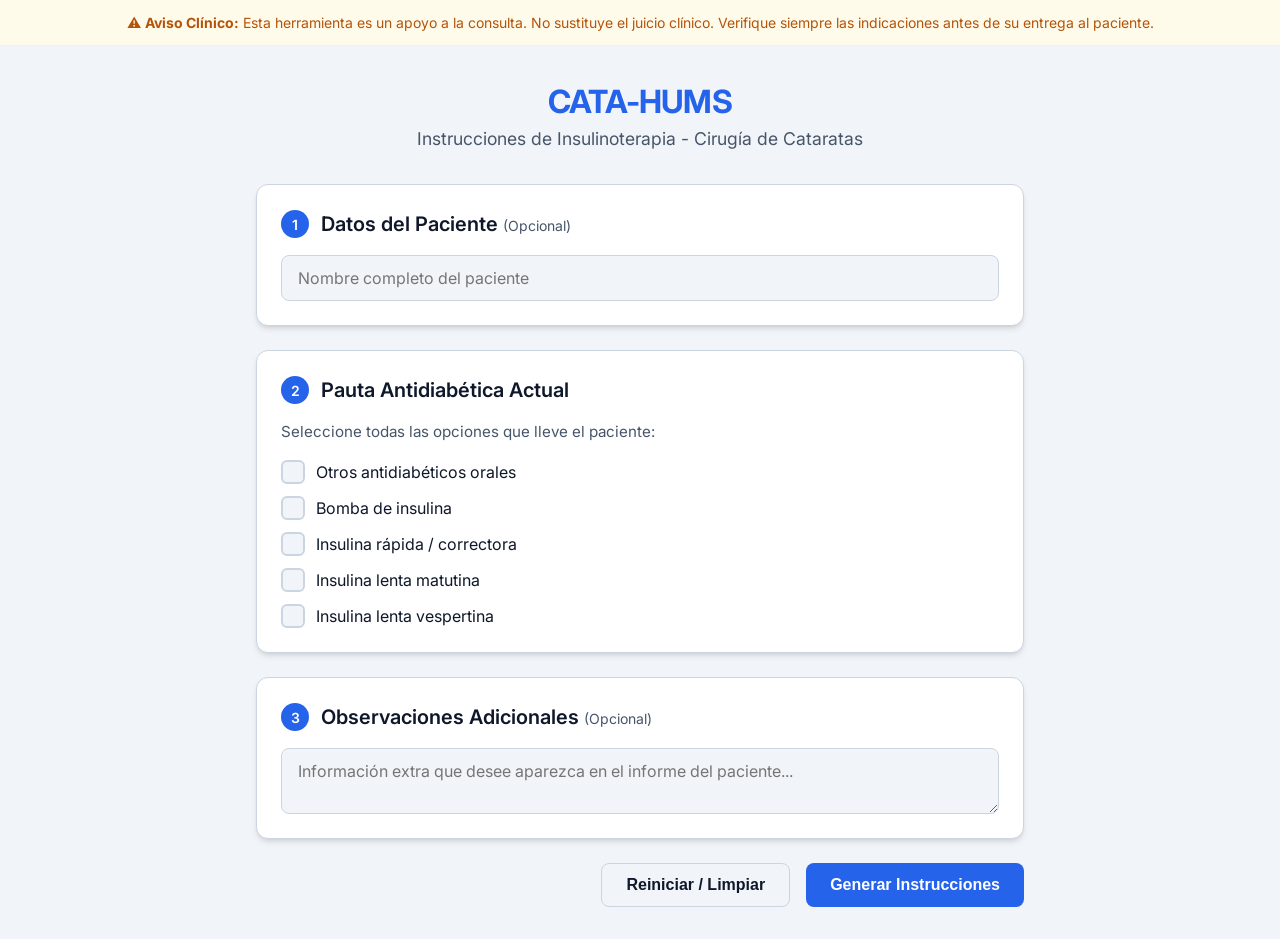
==== CATA-HUMS/index.html @ 680d6bb0 "feat: implement CATA-HUMS clinical decision support tool for insulin management instructions" ====
<!DOCTYPE html>
<html lang="es">
<head>
    <meta charset="UTF-8">
    <meta name="viewport" content="width=device-width, initial-scale=1.0">
    <title>CATA-HUMS | Manejo de Insulina</title>
    <link href="https://fonts.googleapis.com/css2?family=Inter:wght@400;500;600;700&display=swap" rel="stylesheet">
    <link rel="stylesheet" href="style.css">
</head>
<body>
    <div class="legal-notice no-print">
        ⚠️ <strong>Aviso Clínico:</strong> Esta herramienta es un apoyo a la consulta. No sustituye el juicio clínico. Verifique siempre las indicaciones antes de su entrega al paciente.
    </div>

    <main class="container">
        <header class="app-header no-print">
            <div class="header-content">
                <h1>CATA-HUMS</h1>
                <p>Instrucciones de Insulinoterapia - Cirugía de Cataratas</p>
            </div>
        </header>

        <!-- SECCIÓN DE FORMULARIO -->
        <section class="form-section no-print" id="form-section">
            <form id="cata-form">
                <div class="card">
                    <div class="card-header">
                        <span class="step-badge">1</span>
                        <h2>Datos del Paciente <span class="optional-tag">(Opcional)</span></h2>
                    </div>
                    <div class="input-group">
                        <input type="text" id="paciente-nombre" placeholder="Nombre completo del paciente">
                    </div>
                </div>

                <div class="card">
                    <div class="card-header">
                        <span class="step-badge">2</span>
                        <h2>Pauta Antidiabética Actual</h2>
                    </div>
                    <p class="subtitle">Seleccione todas las opciones que lleve el paciente:</p>
                    
                    <div class="checkbox-group">
                        <label class="custom-checkbox">
                            <input type="checkbox" id="chk-orales" name="tratamiento" value="orales">
                            <span class="checkmark"></span>
                            Otros antidiabéticos orales
                        </label>
                        
                        <label class="custom-checkbox">
                            <input type="checkbox" id="chk-bomba" name="tratamiento" value="bomba">
                            <span class="checkmark"></span>
                            Bomba de insulina
                        </label>

                        <label class="custom-checkbox">
                            <input type="checkbox" id="chk-rapida" name="tratamiento" value="rapida">
                            <span class="checkmark"></span>
                            Insulina rápida / correctora
                        </label>

                        <label class="custom-checkbox">
                            <input type="checkbox" id="chk-lenta-matutina" name="tratamiento" value="matutina">
                            <span class="checkmark"></span>
                            Insulina lenta matutina
                        </label>

                        <label class="custom-checkbox">
                            <input type="checkbox" id="chk-lenta-vespertina" name="tratamiento" value="vespertina">
                            <span class="checkmark"></span>
                            Insulina lenta vespertina
                        </label>
                    </div>

                    <!-- Condicional para dosis vespertina -->
                    <div class="hidden-field" id="dosis-vespertina-container">
                        <div class="input-group mt-3">
                            <label for="dosis-habitual" class="field-label">Dosis habitual nocturna (en UI): <span class="required">*</span></label>
                            <input type="number" id="dosis-habitual" min="1" step="1" placeholder="Ej. 20">
                            <small class="error-msg" id="dosis-error">Debe introducir la dosis habitual para calcular el 70%.</small>
                        </div>
                    </div>
                </div>

                <div class="card">
                    <div class="card-header">
                        <span class="step-badge">3</span>
                        <h2>Observaciones Adicionales <span class="optional-tag">(Opcional)</span></h2>
                    </div>
                    <div class="input-group">
                        <textarea id="observaciones" rows="2" placeholder="Información extra que desee aparezca en el informe del paciente..."></textarea>
                    </div>
                </div>

                <div class="action-buttons">
                    <button type="button" class="btn btn-secondary" id="btn-reiniciar">Reiniciar / Limpiar</button>
                    <button type="button" class="btn btn-primary" id="btn-procesar">Generar Instrucciones</button>
                </div>
            </form>
        </section>

        <!-- SECCIÓN DE RESULTADOS / IMPRESIÓN -->
        <section class="print-section hidden" id="print-section">
            <div class="print-document">
                <div class="print-header">
                    <h2>Servicio de Oftalmología</h2>
                    <h3>Instrucciones Preoperatorias: Cirugía de Cataratas</h3>
                    <div class="print-meta">
                        <div class="patient-info-print" id="print-patient-info"></div>
                        <div class="date-info" id="print-date"></div>
                    </div>
                    <hr class="print-divider">
                </div>

                <div class="print-body">
                    <h4 class="instructions-title">Instrucciones sobre su medicación antidiabética:</h4>
                    <div class="instructions-container" id="print-instructions-list">
                        <!-- El JS inyectará el contenido dinámicamente aquí -->
                    </div>
                </div>

                <div class="print-observations hidden" id="print-observations-container">
                    <hr class="print-divider small">
                    <h4 class="instructions-title">Observaciones adicionales:</h4>
                    <p id="print-observations"></p>
                </div>

                <div class="print-footer">
                    <hr class="print-divider">
                    <p class="final-note"><strong>Importante:</strong> Por favor, siga estas instrucciones cuidadosamente y traiga este documento el día de su cirugía.</p>
                </div>
            </div>

            <!-- Notas Internas que no se imprimen -->
            <div class="doctor-notes hidden no-print" id="internal-notes-container">
                <h5>📋 Nota Interna para el Médico (No se imprime)</h5>
                <ul id="internal-notes-list"></ul>
            </div>

            <div class="action-buttons no-print mt-4">
                <button type="button" class="btn btn-secondary" id="btn-volver">← Editar</button>
                <button type="button" class="btn btn-success" id="btn-imprimir">🖨️ Imprimir</button>
            </div>
        </section>
    </main>
    <script src="app.js"></script>
</body>
</html>
---- CATA-HUMS/style.css ----
:root {
    /* Premium Color Palette */
    --primary-color: #2563eb;
    --primary-hover: #1d4ed8;
    --success-color: #10b981;
    --success-hover: #059669;
    --bg-color: #f1f5f9;
    --surface-color: #ffffff;
    --text-primary: #0f172a;
    --text-secondary: #475569;
    --border-color: #cbd5e1;
    --warning-bg: #fffbeb;
    --warning-text: #b45309;
    --danger-color: #ef4444;
    
    /* Layout & Spacing */
    --border-radius: 12px;
    --box-shadow: 0 4px 6px -1px rgb(0 0 0 / 0.1), 0 2px 4px -2px rgb(0 0 0 / 0.1);
    --box-shadow-hover: 0 10px 15px -3px rgb(0 0 0 / 0.1), 0 4px 6px -4px rgb(0 0 0 / 0.1);
    --transition: all 0.2s ease-in-out;
}

* {
    margin: 0;
    padding: 0;
    box-sizing: border-box;
}

body {
    font-family: 'Inter', system-ui, sans-serif;
    background-color: var(--bg-color);
    color: var(--text-primary);
    line-height: 1.5;
    -webkit-font-smoothing: antialiased;
}

/* Legal Notice Banner */
.legal-notice {
    background-color: var(--warning-bg);
    color: var(--warning-text);
    text-align: center;
    padding: 0.75rem 1rem;
    font-size: 0.875rem;
    border-bottom: 1px solid #fef3c7;
}

/* Layout */
.container {
    max-width: 800px;
    margin: 0 auto;
    padding: 2rem 1rem;
}

.mt-3 { margin-top: 1rem; }
.mt-4 { margin-top: 1.5rem; }

/* Header */
.app-header {
    text-align: center;
    margin-bottom: 2rem;
}

.app-header h1 {
    font-size: 2rem;
    font-weight: 700;
    color: var(--primary-color);
    letter-spacing: -0.025em;
}

.app-header p {
    color: var(--text-secondary);
    font-size: 1.1rem;
}

/* Cards */
.card {
    background: var(--surface-color);
    border-radius: var(--border-radius);
    padding: 1.5rem;
    margin-bottom: 1.5rem;
    box-shadow: var(--box-shadow);
    border: 1px solid var(--border-color);
}

.card-header {
    display: flex;
    align-items: center;
    margin-bottom: 1rem;
}

.step-badge {
    background: var(--primary-color);
    color: white;
    width: 28px;
    height: 28px;
    border-radius: 50%;
    display: inline-flex;
    align-items: center;
    justify-content: center;
    font-weight: 600;
    font-size: 0.875rem;
    margin-right: 0.75rem;
}

.card h2 {
    font-size: 1.25rem;
    font-weight: 600;
    color: var(--text-primary);
}

.optional-tag {
    font-size: 0.875rem;
    font-weight: 400;
    color: var(--text-secondary);
}

.subtitle {
    color: var(--text-secondary);
    margin-bottom: 1rem;
    font-size: 0.95rem;
}

/* Form Elements */
.input-group {
    display: flex;
    flex-direction: column;
}

.field-label {
    font-weight: 500;
    margin-bottom: 0.5rem;
    font-size: 0.95rem;
}

input[type="text"],
input[type="number"],
textarea {
    width: 100%;
    padding: 0.75rem 1rem;
    border: 1px solid var(--border-color);
    border-radius: 8px;
    font-family: inherit;
    font-size: 1rem;
    transition: var(--transition);
    background-color: var(--bg-color);
}

input:focus, textarea:focus {
    outline: none;
    border-color: var(--primary-color);
    box-shadow: 0 0 0 3px rgba(37, 99, 235, 0.1);
    background-color: var(--surface-color);
}

textarea {
    resize: vertical;
}

.required {
    color: var(--danger-color);
}

/* Custom Checkboxes */
.checkbox-group {
    display: flex;
    flex-direction: column;
    gap: 0.75rem;
}

.custom-checkbox {
    display: flex;
    align-items: center;
    position: relative;
    padding-left: 35px;
    cursor: pointer;
    font-size: 1rem;
    user-select: none;
    transition: var(--transition);
}

.custom-checkbox:hover {
    color: var(--primary-color);
}

.custom-checkbox input {
    position: absolute;
    opacity: 0;
    cursor: pointer;
    height: 0;
    width: 0;
}

.checkmark {
    position: absolute;
    top: 50%;
    left: 0;
    transform: translateY(-50%);
    height: 24px;
    width: 24px;
    background-color: var(--bg-color);
    border: 2px solid var(--border-color);
    border-radius: 6px;
    transition: var(--transition);
}

.custom-checkbox:hover input ~ .checkmark {
    border-color: var(--primary-color);
}

.custom-checkbox input:checked ~ .checkmark {
    background-color: var(--primary-color);
    border-color: var(--primary-color);
}

.checkmark:after {
    content: "";
    position: absolute;
    display: none;
}

.custom-checkbox input:checked ~ .checkmark:after {
    display: block;
}

.custom-checkbox .checkmark:after {
    left: 7px;
    top: 3px;
    width: 5px;
    height: 10px;
    border: solid white;
    border-width: 0 2px 2px 0;
    transform: rotate(45deg);
}

/* Hidden conditional fields */
.hidden-field {
    max-height: 0;
    overflow: hidden;
    opacity: 0;
    transition: max-height 0.3s ease, opacity 0.3s ease, margin 0.3s ease;
}

.hidden-field.show {
    max-height: 150px; /* Suficiente para el input escolar */
    opacity: 1;
    margin-top: 0.5rem;
}

.error-msg {
    color: var(--danger-color);
    font-size: 0.85rem;
    margin-top: 0.5rem;
    display: none;
}

.has-error input {
    border-color: var(--danger-color);
    background-color: #fef2f2;
}

.has-error .error-msg {
    display: block;
    animation: fadeIn 0.3s ease;
}

/* Buttons */
.action-buttons {
    display: flex;
    gap: 1rem;
    justify-content: flex-end;
}

.btn {
    padding: 0.75rem 1.5rem;
    border: none;
    border-radius: 8px;
    font-size: 1rem;
    font-weight: 600;
    cursor: pointer;
    transition: var(--transition);
    display: inline-flex;
    align-items: center;
    justify-content: center;
}

.btn-primary {
    background-color: var(--primary-color);
    color: white;
}

.btn-primary:hover {
    background-color: var(--primary-hover);
    box-shadow: var(--box-shadow-hover);
}

.btn-secondary {
    background-color: var(--bg-color);
    color: var(--text-primary);
    border: 1px solid var(--border-color);
}

.btn-secondary:hover {
    background-color: #e2e8f0;
}

.btn-success {
    background-color: var(--success-color);
    color: white;
}

.btn-success:hover {
    background-color: var(--success-hover);
    box-shadow: var(--box-shadow-hover);
}

/* Utilities */
.hidden {
    display: none !important;
}

@keyframes fadeIn {
    from { opacity: 0; transform: translateY(-5px); }
    to { opacity: 1; transform: translateY(0); }
}

/* =========================================
   ESTILOS DE LA PANTALLA DE IMPRESIÓN (UI Interaccional)
   ========================================= */

.print-document {
    background: white;
    padding: 2.5rem;
    border-radius: 12px;
    box-shadow: var(--box-shadow);
    border: 1px solid var(--border-color);
    margin-bottom: 2rem;
    animation: fadeIn 0.4s ease;
}

.print-header {
    text-align: center;
    margin-bottom: 2rem;
}

.print-header h2 {
    font-size: 1.5rem;
    color: var(--text-primary);
    text-transform: uppercase;
    letter-spacing: 0.05em;
}

.print-header h3 {
    font-size: 1.1rem;
    color: var(--text-secondary);
    font-weight: 500;
    margin-bottom: 1rem;
}

.print-meta {
    display: flex;
    justify-content: space-between;
    font-size: 0.95rem;
    color: var(--text-primary);
    margin-bottom: 1rem;
    text-align: left;
}

.print-divider {
    border: 0;
    border-top: 2px solid var(--primary-color);
    margin: 1.5rem 0;
}

.print-divider.small {
    border-top: 1px solid var(--border-color);
    margin: 1.5rem 0 1rem;
}

.instructions-title {
    font-size: 1.1rem;
    color: var(--text-primary);
    margin-bottom: 1rem;
}

.instruction-item {
    background: var(--bg-color);
    border-left: 4px solid var(--primary-color);
    padding: 1rem 1.25rem;
    border-radius: 0 8px 8px 0;
    margin-bottom: 1rem;
}

.instruction-item.highlighted {
    background: #eff6ff; /* blue-50 */
    border-left: 4px solid #1d4ed8;
}

.instruction-item h5 {
    font-size: 1.05rem;
    color: var(--primary-color);
    margin-bottom: 0.25rem;
}

.instruction-item p {
    font-size: 1rem;
    color: var(--text-primary);
    font-weight: 500;
}

.print-observations p {
    padding: 1rem;
    background: #f8fafc;
    border: 1px dashed var(--border-color);
    border-radius: 8px;
    white-space: pre-wrap;
}

.final-note {
    text-align: center;
    color: var(--text-secondary);
    font-size: 0.95rem;
}

/* Notas del médico */
.doctor-notes {
    background: #fff3cd;
    border: 1px solid #ffe69c;
    border-radius: 8px;
    padding: 1.25rem;
    margin-bottom: 1.5rem;
}

.doctor-notes h5 {
    color: #997404;
    margin-bottom: 0.5rem;
    font-size: 1rem;
}

.doctor-notes ul {
    margin-left: 1.5rem;
    color: #664d03;
    font-size: 0.95rem;
}

/* =========================================
   MEDIA QUERIES DE IMPRESIÓN NATIVA
   ========================================= */
@media print {
    body {
        background-color: white;
        padding: 0;
        margin: 0;
    }

    .no-print {
        display: none !important;
    }

    .container {
        max-width: 100%;
        padding: 0;
    }

    .print-document {
        box-shadow: none;
        border: none;
        padding: 0;
        margin: 0;
    }

    /* Forzar impresión de colores de fondo en Chrome/Edge */
    * {
        -webkit-print-color-adjust: exact !important;
        print-color-adjust: exact !important;
    }

    .instruction-item {
        background: #f1f5f9 !important;
        border-left: 4px solid #2563eb !important;
        page-break-inside: avoid;
    }

    .instruction-item.highlighted {
        background: #eff6ff !important;
        border-left: 4px solid #1d4ed8 !important;
    }

    @page {
        margin: 2cm;
    }
}

/* Responsividad general */
@media (max-width: 600px) {
    .action-buttons {
        flex-direction: column-reverse;
    }
    
    .btn {
        width: 100%;
    }

    .print-meta {
        flex-direction: column;
        gap: 0.5rem;
    }
}
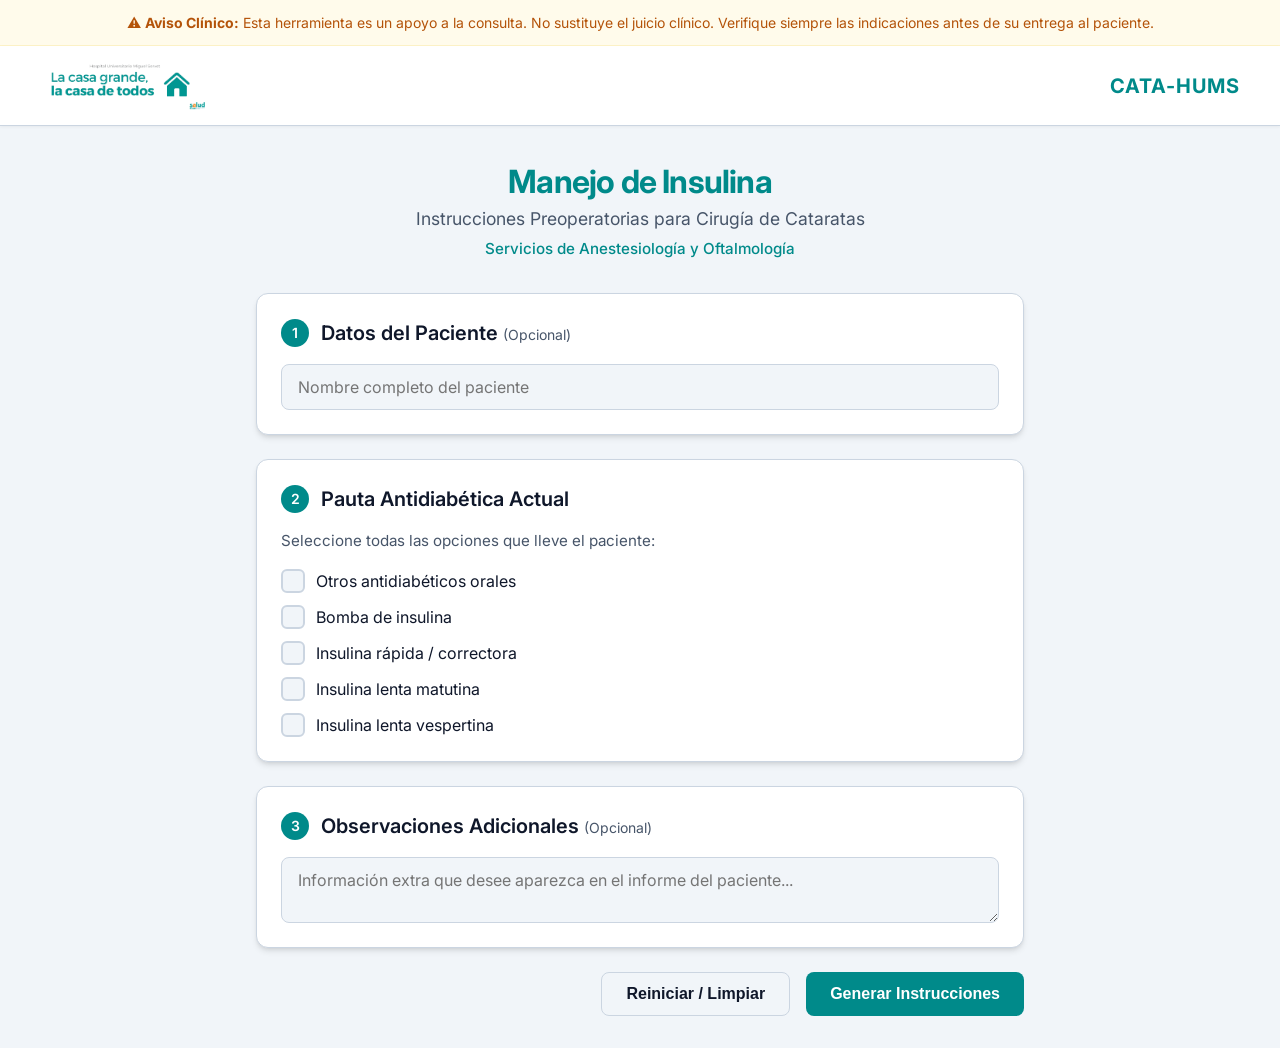
==== commit 7a62c91c: "feat: initialize CATA-HUMS web application structure with patient insulin management form and print " ====
--- a/CATA-HUMS/index.html
+++ b/CATA-HUMS/index.html
@@ -5,6 +5,7 @@
     <meta name="viewport" content="width=device-width, initial-scale=1.0">
     <title>CATA-HUMS | Manejo de Insulina</title>
     <link href="https://fonts.googleapis.com/css2?family=Inter:wght@400;500;600;700&display=swap" rel="stylesheet">
+    <link rel="icon" type="image/png" href="favicon.png">
     <link rel="stylesheet" href="style.css">
 </head>
 <body>
@@ -12,11 +13,20 @@
         ⚠️ <strong>Aviso Clínico:</strong> Esta herramienta es un apoyo a la consulta. No sustituye el juicio clínico. Verifique siempre las indicaciones antes de su entrega al paciente.
     </div>
 
+    <!-- Top Navbar Corporativa -->
+    <nav class="top-navbar no-print">
+        <div class="navbar-container">
+            <img src="hums_logo.png" alt="Hospital Universitario Miguel Servet" class="navbar-logo">
+            <div class="navbar-brand">CATA-HUMS</div>
+        </div>
+    </nav>
+
     <main class="container">
         <header class="app-header no-print">
             <div class="header-content">
-                <h1>CATA-HUMS</h1>
-                <p>Instrucciones de Insulinoterapia - Cirugía de Cataratas</p>
+                <h1>Manejo de Insulina</h1>
+                <p>Instrucciones Preoperatorias para Cirugía de Cataratas</p>
+                <p class="hospital-name-subtitle">Servicios de Anestesiología y Oftalmología</p>
             </div>
         </header>
 
@@ -102,9 +112,13 @@
         <!-- SECCIÓN DE RESULTADOS / IMPRESIÓN -->
         <section class="print-section hidden" id="print-section">
             <div class="print-document">
+                <div class="institutional-banner print-only-banner">
+                    <img src="hums_logo.png" alt="Hospital Universitario Miguel Servet" class="logo-hums print-logo">
+                </div>
+                
                 <div class="print-header">
-                    <h2>Servicio de Oftalmología</h2>
-                    <h3>Instrucciones Preoperatorias: Cirugía de Cataratas</h3>
+                    <h3>Servicios de Anestesiología y Oftalmología</h3>
+                    <p class="doc-title-print">Instrucciones Preoperatorias: Cirugía de Cataratas</p>
                     <div class="print-meta">
                         <div class="patient-info-print" id="print-patient-info"></div>
                         <div class="date-info" id="print-date"></div>
--- a/CATA-HUMS/style.css
+++ b/CATA-HUMS/style.css
@@ -1,7 +1,7 @@
 :root {
-    /* Premium Color Palette */
-    --primary-color: #2563eb;
-    --primary-hover: #1d4ed8;
+    /* Premium Color Palette (Adaptada al membrete institucional) */
+    --primary-color: #008a8a; /* Teal / Verde Salud Aragón */
+    --primary-hover: #006b6b;
     --success-color: #10b981;
     --success-hover: #059669;
     --bg-color: #f1f5f9;
@@ -54,7 +54,39 @@
 .mt-3 { margin-top: 1rem; }
 .mt-4 { margin-top: 1.5rem; }
 
-/* Header */
+/* Top Navbar (Enterprise UI) */
+.top-navbar {
+    background-color: var(--surface-color);
+    border-bottom: 1px solid var(--border-color);
+    box-shadow: 0 1px 3px 0 rgb(0 0 0 / 0.05);
+    padding: 0.75rem 1rem;
+    position: sticky;
+    top: 0;
+    z-index: 100;
+}
+
+.navbar-container {
+    max-width: 1200px;
+    margin: 0 auto;
+    display: flex;
+    justify-content: space-between;
+    align-items: center;
+}
+
+.navbar-logo {
+    height: 55px;
+    width: auto;
+    object-fit: contain;
+}
+
+.navbar-brand {
+    font-weight: 700;
+    font-size: 1.25rem;
+    color: var(--primary-color);
+    letter-spacing: 0.05em;
+}
+
+/* Header App Titulo*/
 .app-header {
     text-align: center;
     margin-bottom: 2rem;
@@ -70,6 +102,13 @@
 .app-header p {
     color: var(--text-secondary);
     font-size: 1.1rem;
+}
+
+.app-header .hospital-name-subtitle {
+    font-size: 0.95rem;
+    color: var(--primary-color);
+    font-weight: 500;
+    margin-top: 0.35rem;
 }
 
 /* Cards */
@@ -342,18 +381,37 @@
     margin-bottom: 2rem;
 }
 
-.print-header h2 {
-    font-size: 1.5rem;
-    color: var(--text-primary);
-    text-transform: uppercase;
-    letter-spacing: 0.05em;
+.print-header {
+    text-align: center;
+    margin-bottom: 2.5rem;
+}
+
+.print-only-banner {
+    margin-bottom: 1rem;
+    padding-bottom: 1rem;
+    border-bottom: 2px solid var(--primary-color);
+    display: flex;
+    justify-content: center;
+}
+
+.print-logo {
+    height: auto;
+    max-width: 380px;
+    width: 100%;
 }
 
 .print-header h3 {
-    font-size: 1.1rem;
+    font-size: 1.25rem;
+    color: var(--text-primary);
+    font-weight: 600;
+    margin-bottom: 0.5rem;
+}
+
+.doc-title-print {
+    font-size: 1.15rem;
+    font-weight: 500;
     color: var(--text-secondary);
-    font-weight: 500;
-    margin-bottom: 1rem;
+    margin-bottom: 1.5rem;
 }
 
 .print-meta {
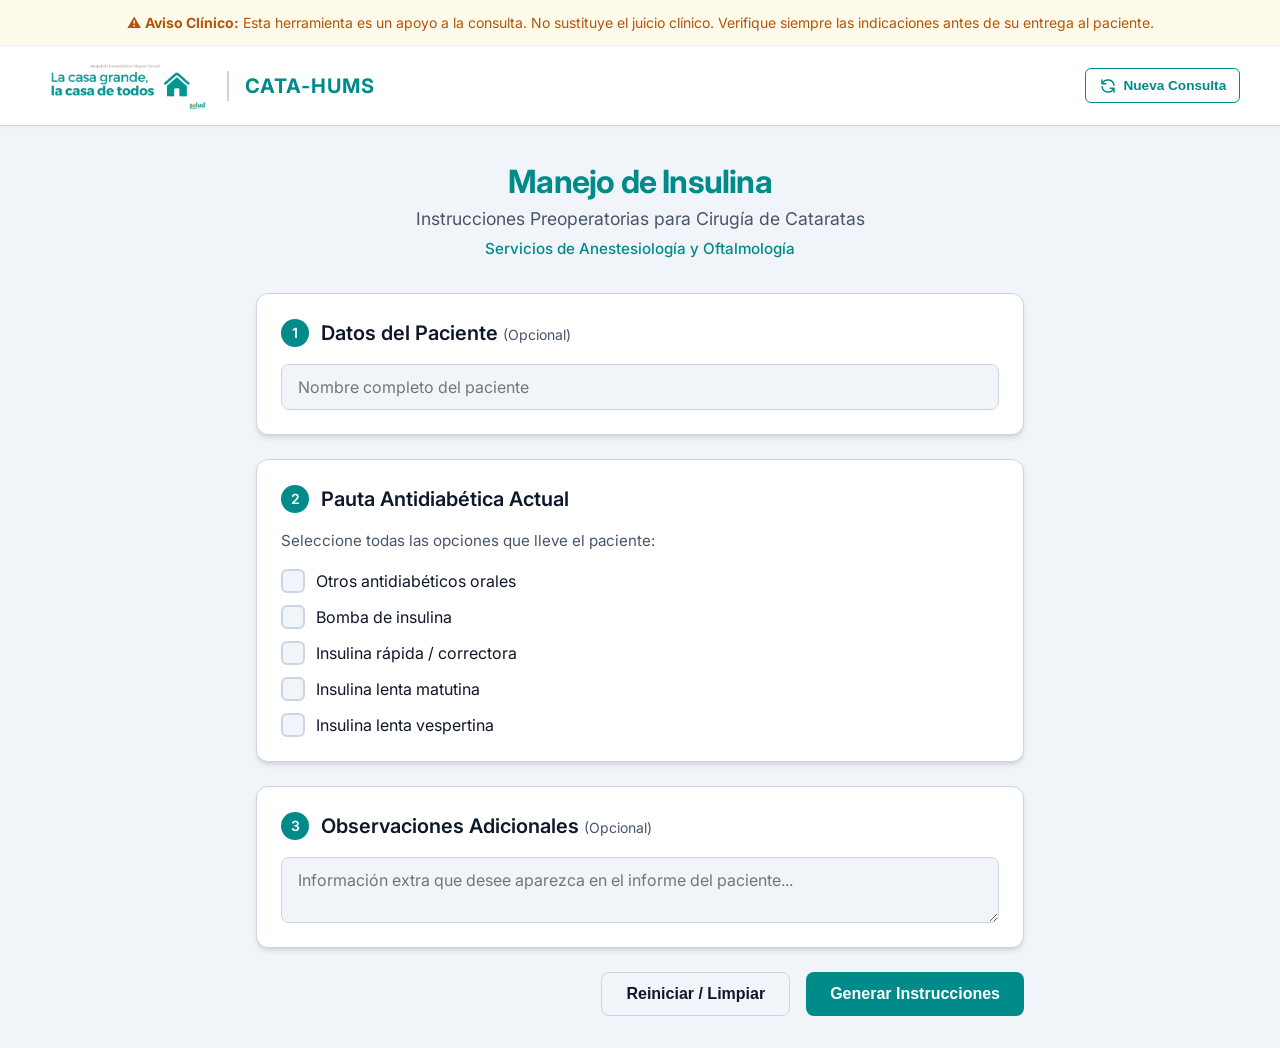
==== commit bd5c3900: "feat: initialize CATA-HUMS project with insulin management form and styling" ====
--- a/CATA-HUMS/index.html
+++ b/CATA-HUMS/index.html
@@ -16,8 +16,14 @@
     <!-- Top Navbar Corporativa -->
     <nav class="top-navbar no-print">
         <div class="navbar-container">
-            <img src="hums_logo.png" alt="Hospital Universitario Miguel Servet" class="navbar-logo">
-            <div class="navbar-brand">CATA-HUMS</div>
+            <div class="navbar-brand-group">
+                <img src="hums_logo.png" alt="Hospital Universitario Miguel Servet" class="navbar-logo">
+                <div class="navbar-brand">CATA-HUMS</div>
+            </div>
+            <button type="button" class="btn-navbar-reset" onclick="handleReset()" title="Limpiar y empezar nueva consulta">
+                <svg width="18" height="18" fill="none" stroke="currentColor" viewBox="0 0 24 24"><path stroke-linecap="round" stroke-linejoin="round" stroke-width="2" d="M4 4v5h.582m15.356 2A8.001 8.001 0 004.582 9m0 0H9m11 11v-5h-.581m0 0a8.003 8.003 0 01-15.357-2m15.357 2H15"></path></svg>
+                <span>Nueva Consulta</span>
+            </button>
         </div>
     </nav>
 
--- a/CATA-HUMS/style.css
+++ b/CATA-HUMS/style.css
@@ -73,6 +73,12 @@
     align-items: center;
 }
 
+.navbar-brand-group {
+    display: flex;
+    align-items: center;
+    gap: 1rem;
+}
+
 .navbar-logo {
     height: 55px;
     width: auto;
@@ -84,6 +90,28 @@
     font-size: 1.25rem;
     color: var(--primary-color);
     letter-spacing: 0.05em;
+    border-left: 2px solid var(--border-color);
+    padding-left: 1rem;
+}
+
+.btn-navbar-reset {
+    display: inline-flex;
+    align-items: center;
+    gap: 0.4rem;
+    padding: 0.45rem 0.8rem;
+    font-size: 0.85rem;
+    font-weight: 600;
+    color: var(--primary-color);
+    background-color: transparent;
+    border: 1.5px solid var(--primary-color);
+    border-radius: 6px;
+    cursor: pointer;
+    transition: all 0.2s ease;
+}
+
+.btn-navbar-reset:hover {
+    background-color: var(--primary-color);
+    color: white;
 }
 
 /* Header App Titulo*/
@@ -383,35 +411,35 @@
 
 .print-header {
     text-align: center;
-    margin-bottom: 2.5rem;
+    margin-bottom: 0.5rem;
 }
 
 .print-only-banner {
-    margin-bottom: 1rem;
-    padding-bottom: 1rem;
-    border-bottom: 2px solid var(--primary-color);
+    margin-bottom: 0.25rem;
+    padding-bottom: 0.25rem;
+    border-bottom: 1px solid var(--primary-color);
     display: flex;
     justify-content: center;
 }
 
 .print-logo {
     height: auto;
-    max-width: 380px;
+    max-width: 180px;
     width: 100%;
 }
 
 .print-header h3 {
-    font-size: 1.25rem;
+    font-size: 1rem;
     color: var(--text-primary);
     font-weight: 600;
-    margin-bottom: 0.5rem;
+    margin-bottom: 0.15rem;
 }
 
 .doc-title-print {
-    font-size: 1.15rem;
+    font-size: 1rem;
     font-weight: 500;
     color: var(--text-secondary);
-    margin-bottom: 1.5rem;
+    margin-bottom: 0.5rem;
 }
 
 .print-meta {
@@ -558,6 +586,18 @@
         width: 100%;
     }
 
+    .btn-navbar-reset span {
+        display: none;
+    }
+    
+    .btn-navbar-reset {
+        padding: 0.5rem;
+    }
+    
+    .navbar-brand {
+        display: none;
+    }
+
     .print-meta {
         flex-direction: column;
         gap: 0.5rem;
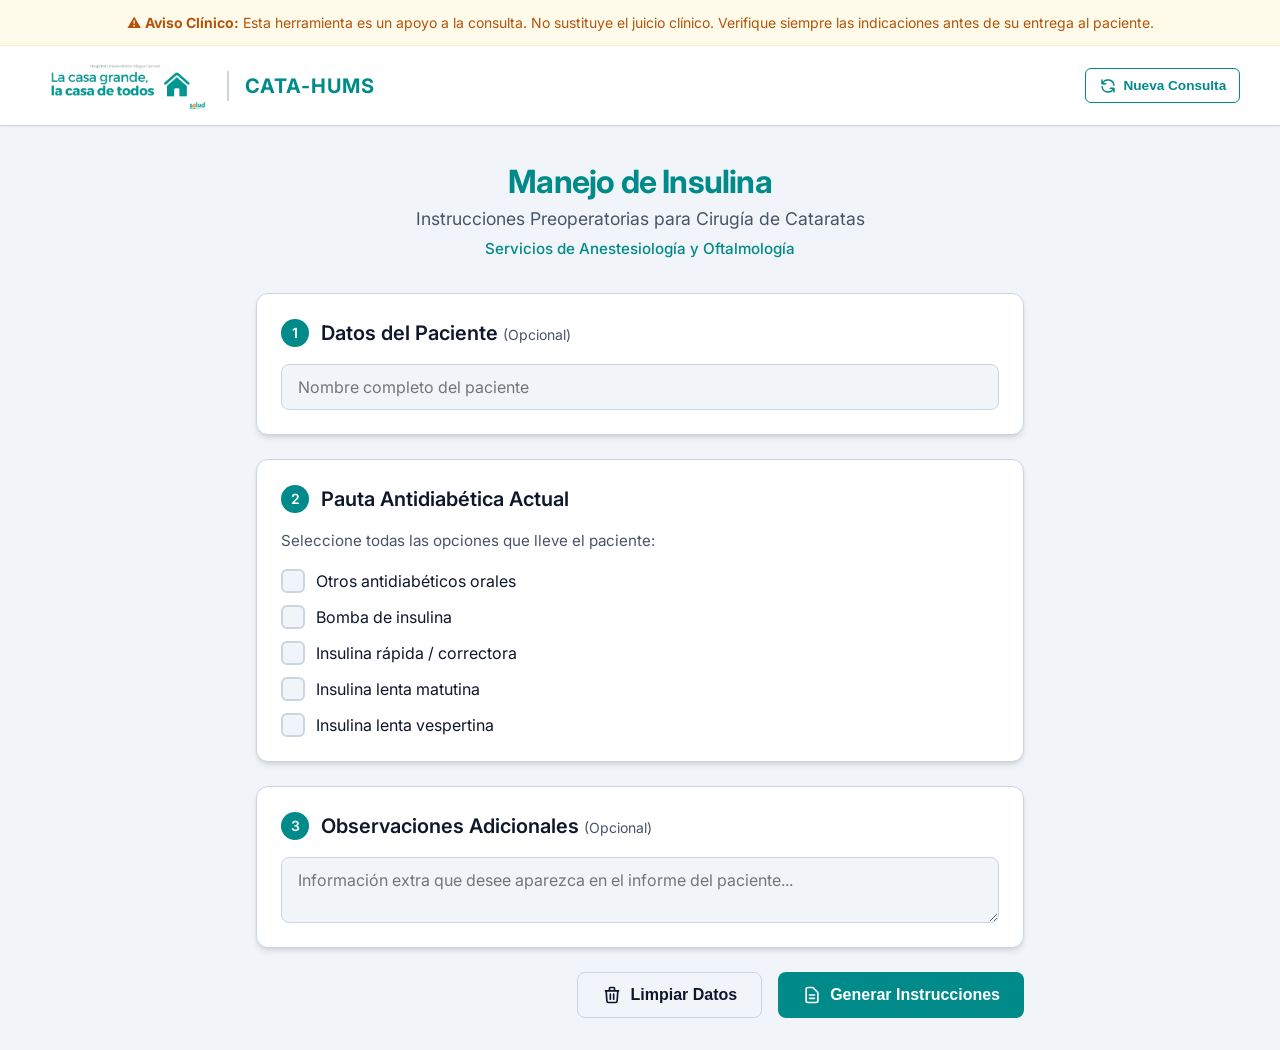
==== commit 88653167: "feat: initialize CATA-HUMS patient insulin management tool with UI and styling" ====
--- a/CATA-HUMS/index.html
+++ b/CATA-HUMS/index.html
@@ -109,8 +109,14 @@
                 </div>
 
                 <div class="action-buttons">
-                    <button type="button" class="btn btn-secondary" id="btn-reiniciar">Reiniciar / Limpiar</button>
-                    <button type="button" class="btn btn-primary" id="btn-procesar">Generar Instrucciones</button>
+                    <button type="button" class="btn btn-secondary" id="btn-reiniciar">
+                        <svg class="btn-icon" fill="none" stroke="currentColor" viewBox="0 0 24 24"><path stroke-linecap="round" stroke-linejoin="round" stroke-width="2" d="M19 7l-.867 12.142A2 2 0 0116.138 21H7.862a2 2 0 01-1.995-1.858L5 7m5 4v6m4-6v6m1-10V4a1 1 0 00-1-1h-4a1 1 0 00-1 1v3M4 7h16"></path></svg>
+                        Limpiar Datos
+                    </button>
+                    <button type="button" class="btn btn-primary" id="btn-procesar">
+                        <svg class="btn-icon" fill="none" stroke="currentColor" viewBox="0 0 24 24"><path stroke-linecap="round" stroke-linejoin="round" stroke-width="2" d="M9 12h6m-6 4h6m2 5H7a2 2 0 01-2-2V5a2 2 0 012-2h5.586a1 1 0 01.707.293l5.414 5.414a1 1 0 01.293.707V19a2 2 0 01-2 2z"></path></svg>
+                        Generar Instrucciones
+                    </button>
                 </div>
             </form>
         </section>
@@ -153,13 +159,22 @@
 
             <!-- Notas Internas que no se imprimen -->
             <div class="doctor-notes hidden no-print" id="internal-notes-container">
-                <h5>📋 Nota Interna para el Médico (No se imprime)</h5>
+                <h5>
+                    <svg class="note-icon" fill="none" stroke="currentColor" viewBox="0 0 24 24"><path stroke-linecap="round" stroke-linejoin="round" stroke-width="2" d="M9 5H7a2 2 0 00-2 2v12a2 2 0 002 2h10a2 2 0 002-2V7a2 2 0 00-2-2h-2M9 5a2 2 0 002 2h2a2 2 0 002-2M9 5a2 2 0 012-2h2a2 2 0 012 2v1m2 13h-6m6-4h-6"></path></svg>
+                    Nota Interna para el Médico (No se imprime)
+                </h5>
                 <ul id="internal-notes-list"></ul>
             </div>
 
             <div class="action-buttons no-print mt-4">
-                <button type="button" class="btn btn-secondary" id="btn-volver">← Editar</button>
-                <button type="button" class="btn btn-success" id="btn-imprimir">🖨️ Imprimir</button>
+                <button type="button" class="btn btn-secondary" id="btn-volver">
+                    <svg class="btn-icon" fill="none" stroke="currentColor" viewBox="0 0 24 24"><path stroke-linecap="round" stroke-linejoin="round" stroke-width="2" d="M10 19l-7-7m0 0l7-7m-7 7h18"></path></svg>
+                    Editar Pauta
+                </button>
+                <button type="button" class="btn btn-success" id="btn-imprimir">
+                    <svg class="btn-icon" fill="none" stroke="currentColor" viewBox="0 0 24 24"><path stroke-linecap="round" stroke-linejoin="round" stroke-width="2" d="M17 17h2a2 2 0 002-2v-4a2 2 0 00-2-2H5a2 2 0 00-2 2v4a2 2 0 002 2h2m2 4h6a2 2 0 002-2v-4a2 2 0 00-2-2H9a2 2 0 00-2 2v4a2 2 0 002 2zm8-12V5a2 2 0 00-2-2H9a2 2 0 00-2 2v4h10z"></path></svg>
+                    Imprimir Instrucciones
+                </button>
             </div>
         </section>
     </main>
--- a/CATA-HUMS/style.css
+++ b/CATA-HUMS/style.css
@@ -348,6 +348,13 @@
     display: inline-flex;
     align-items: center;
     justify-content: center;
+    gap: 0.5rem;
+}
+
+.btn-icon {
+    width: 20px;
+    height: 20px;
+    flex-shrink: 0;
 }
 
 .btn-primary {
@@ -520,6 +527,14 @@
     color: #997404;
     margin-bottom: 0.5rem;
     font-size: 1rem;
+    display: flex;
+    align-items: center;
+    gap: 0.5rem;
+}
+
+.note-icon {
+    width: 22px;
+    height: 22px;
 }
 
 .doctor-notes ul {
